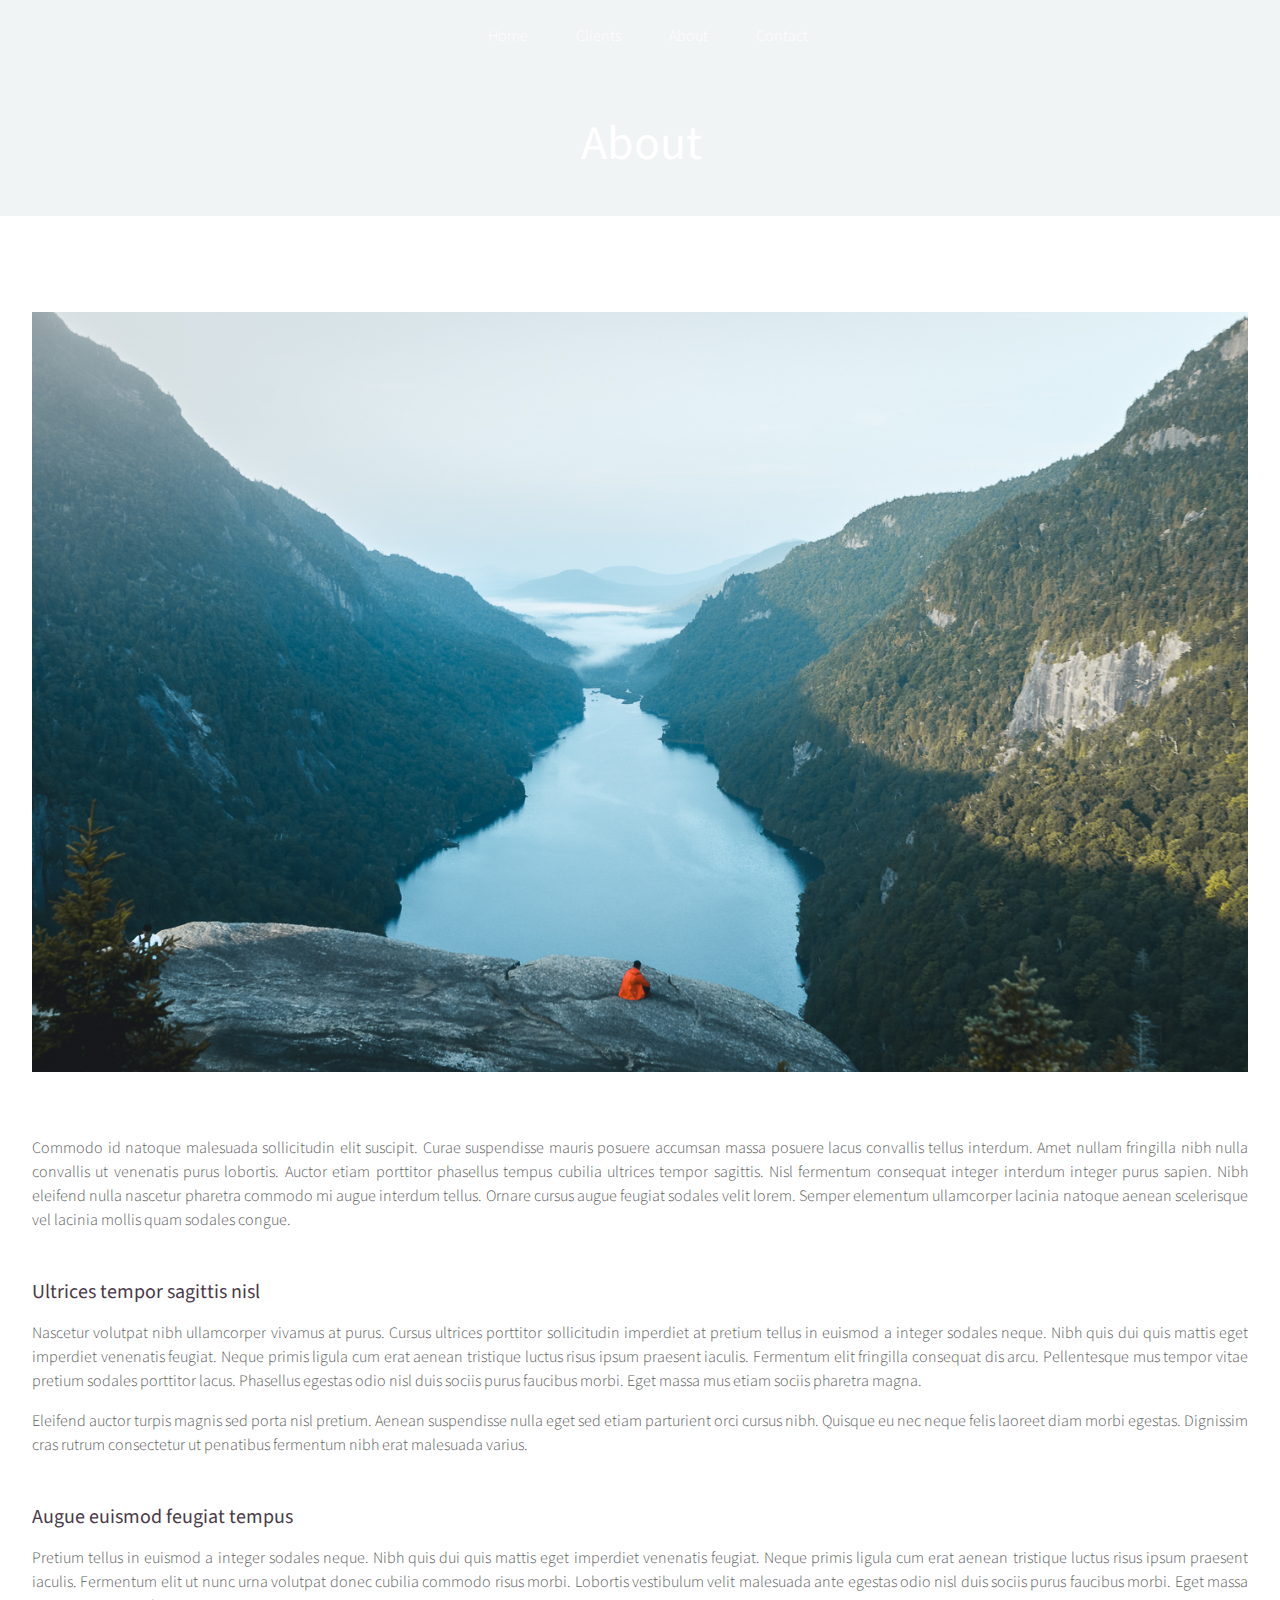
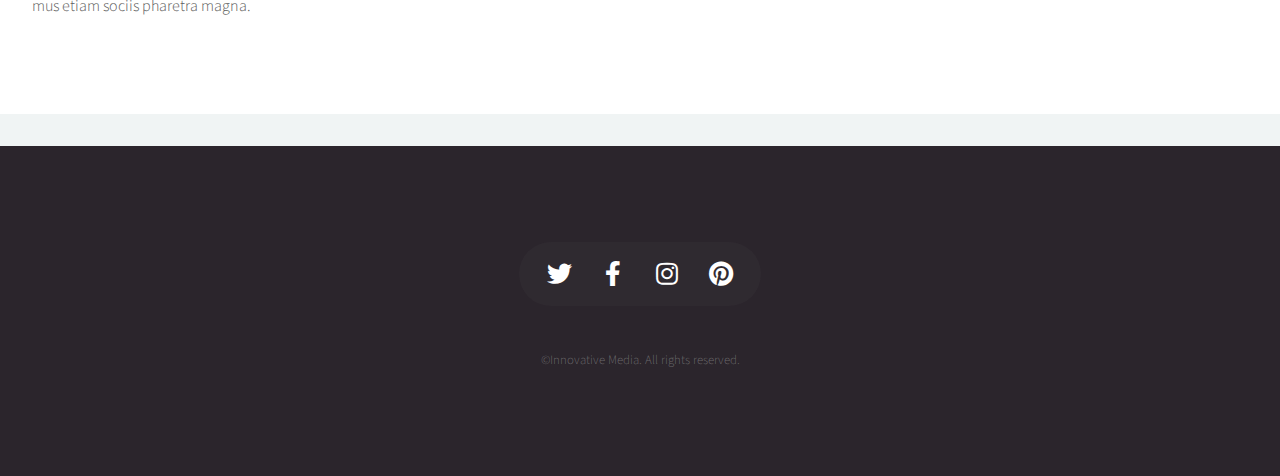
==== about.html @ e18c20dc "Added pages for site" ====
<!DOCTYPE HTML>
<html>
<head>
    <title>Innovative Media - About</title>
    <meta charset="utf-8"/>
    <meta name="viewport" content="width=device-width, initial-scale=1, user-scalable=no"/>
    <link rel="stylesheet" href="assets/css/main.css"/>
    <noscript>
        <link rel="stylesheet" href="assets/css/noscript.css"/>
    </noscript>
</head>
<body class="no-sidebar is-preload">
<div id="page-wrapper">

    <!-- Header -->
    <div id="header">

        <!-- Inner -->
        <div class="inner">
            <header>
                <h1><a href="index.html" id="logo">About</a></h1>
            </header>
        </div>

        <!-- Nav -->
        <nav id="nav">
            <ul>
                <li><a href="index.html">Home</a></li>
                <li>
                    <a href="#">Clients</a>
                    <ul>
                        <li><a href="espetadas.html">Espetadas</a></li>
                        <li><a href="y5-media.html">Y5 Media</a></li>
                    </ul>
                </li>
                <li><a href="about.html">About</a></li>
                <li><a href="archive/right-sidebar.html">Contact</a></li>
            </ul>
        </nav>

    </div>

    <!-- Main -->
    <div class="wrapper style1">

        <div class="container">
            <article id="main" class="special">
                <a href="#" class="image featured"><img src="images/about.jpg" alt=""/></a>
                <p>
                    Commodo id natoque malesuada sollicitudin elit suscipit. Curae suspendisse mauris posuere accumsan
                    massa
                    posuere lacus convallis tellus interdum. Amet nullam fringilla nibh nulla convallis ut venenatis
                    purus
                    lobortis. Auctor etiam porttitor phasellus tempus cubilia ultrices tempor sagittis. Nisl fermentum
                    consequat integer interdum integer purus sapien. Nibh eleifend nulla nascetur pharetra commodo mi
                    augue
                    interdum tellus. Ornare cursus augue feugiat sodales velit lorem. Semper elementum ullamcorper
                    lacinia
                    natoque aenean scelerisque vel lacinia mollis quam sodales congue.
                </p>
                <section>
                    <header>
                        <h3>Ultrices tempor sagittis nisl</h3>
                    </header>
                    <p>
                        Nascetur volutpat nibh ullamcorper vivamus at purus. Cursus ultrices porttitor sollicitudin
                        imperdiet
                        at pretium tellus in euismod a integer sodales neque. Nibh quis dui quis mattis eget imperdiet
                        venenatis
                        feugiat. Neque primis ligula cum erat aenean tristique luctus risus ipsum praesent iaculis.
                        Fermentum elit
                        fringilla consequat dis arcu. Pellentesque mus tempor vitae pretium sodales porttitor lacus.
                        Phasellus
                        egestas odio nisl duis sociis purus faucibus morbi. Eget massa mus etiam sociis pharetra magna.
                    </p>
                    <p>
                        Eleifend auctor turpis magnis sed porta nisl pretium. Aenean suspendisse nulla eget sed etiam
                        parturient
                        orci cursus nibh. Quisque eu nec neque felis laoreet diam morbi egestas. Dignissim cras rutrum
                        consectetur
                        ut penatibus fermentum nibh erat malesuada varius.
                    </p>
                </section>
                <section>
                    <header>
                        <h3>Augue euismod feugiat tempus</h3>
                    </header>
                    <p>
                        Pretium tellus in euismod a integer sodales neque. Nibh quis dui quis mattis eget imperdiet
                        venenatis
                        feugiat. Neque primis ligula cum erat aenean tristique luctus risus ipsum praesent iaculis.
                        Fermentum elit
                        ut nunc urna volutpat donec cubilia commodo risus morbi. Lobortis vestibulum velit malesuada
                        ante
                        egestas odio nisl duis sociis purus faucibus morbi. Eget massa mus etiam sociis pharetra magna.
                    </p>
                </section>
            </article>
        </div>

    </div>

    <!-- Footer -->
    <div id="footer">
        <div class="container">
            <div class="row">
                <div class="col-12">

                    <!-- Contact -->
                    <section class="contact">
                        <ul class="icons">
                            <li><a href="#" class="icon brands fa-twitter"><span class="label">Twitter</span></a></li>
                            <li><a href="#" class="icon brands fa-facebook-f"><span class="label">Facebook</span></a>
                            </li>
                            <li><a href="http://www.instagram.com/fatheads456" class="icon brands fa-instagram"><span
                                    class="label">Instagram</span></a></li>
                            <li><a href="#" class="icon brands fa-pinterest"><span class="label">Pinterest</span></a>
                            </li>
                        </ul>
                    </section>

                    <!-- Copyright -->
                    <div class="copyright">
                        <ul class="menu">
                            <li>&copy;Innovative Media. All rights reserved.</li>
                        </ul>
                    </div>

                </div>

            </div>
        </div>
    </div>

</div>

<!-- Scripts -->
<script src="assets/js/jquery.min.js"></script>
<script src="assets/js/jquery.dropotron.min.js"></script>
<script src="assets/js/jquery.scrolly.min.js"></script>
<script src="assets/js/jquery.scrollex.min.js"></script>
<script src="assets/js/browser.min.js"></script>
<script src="assets/js/breakpoints.min.js"></script>
<script src="assets/js/util.js"></script>
<script src="assets/js/main.js"></script>

</body>
</html>
---- assets/css/main.css ----
@import url("https://fonts.googleapis.com/css?family=Source+Sans+Pro:300,300italic,400,400italic,600");
@import url("fontawesome-all.min.css");

/*
	Helios by HTML5 UP
	html5up.net | @ajlkn
	Free for personal and commercial use under the CCA 3.0 license (html5up.net/license)
*/

html, body, div, span, applet, object,
iframe, h1, h2, h3, h4, h5, h6, p, blockquote,
pre, a, abbr, acronym, address, big, cite,
code, del, dfn, em, img, ins, kbd, q, s, samp,
small, strike, strong, sub, sup, tt, var, b,
u, i, center, dl, dt, dd, ol, ul, li, fieldset,
form, label, legend, table, caption, tbody,
tfoot, thead, tr, th, td, article, aside,
canvas, details, embed, figure, figcaption,
footer, header, hgroup, menu, nav, output, ruby,
section, summary, time, mark, audio, video {
	margin: 0;
	padding: 0;
	border: 0;
	font-size: 100%;
	font: inherit;
	vertical-align: baseline;}

article, aside, details, figcaption, figure,
footer, header, hgroup, menu, nav, section {
	display: block;}

body {
	line-height: 1;
}

ol, ul {
	list-style: none;
}

blockquote, q {
	quotes: none;
}

	blockquote:before, blockquote:after, q:before, q:after {
		content: '';
		content: none;
	}

table {
	border-collapse: collapse;
	border-spacing: 0;
}

body {
	-webkit-text-size-adjust: none;
}

mark {
	background-color: transparent;
	color: inherit;
}

input::-moz-focus-inner {
	border: 0;
	padding: 0;
}

input, select, textarea {
	-moz-appearance: none;
	-webkit-appearance: none;
	-ms-appearance: none;
	appearance: none;
}

/* Basic */

	html {
		box-sizing: border-box;
	}

	*, *:before, *:after {
		box-sizing: inherit;
	}

	body {
		background: #f0f4f4;
		color: #5b5b5b;
		font-size: 15pt;
		line-height: 1.85em;
		font-family: 'Source Sans Pro', sans-serif;
		font-weight: 300;
	}

		body.is-preload *, body.is-preload *:before, body.is-preload *:after {
			-moz-animation: none !important;
			-webkit-animation: none !important;
			-ms-animation: none !important;
			animation: none !important;
			-moz-transition: none !important;
			-webkit-transition: none !important;
			-ms-transition: none !important;
			transition: none !important;
		}

	input, textarea, select {
		font-size: 15pt;
		line-height: 1.85em;
		font-family: 'Source Sans Pro', sans-serif;
		font-weight: 300;
	}

	h1, h2, h3, h4, h5, h6 {
		font-weight: 400;
		color: #483949;
		line-height: 1.25em;
	}

	h1 a, h2 a, h3 a, h4 a, h5 a, h6 a {
		color: inherit;
		text-decoration: none;
		border-bottom-color: transparent;
	}

	h1 strong, h2 strong, h3 strong, h4 strong, h5 strong, h6 strong {
		font-weight: 600;
	}

	h2 {
		font-size: 2.85em;
	}

	h3 {
		font-size: 1.25em;
	}

	h4 {
		font-size: 1em;
		margin: 0 0 0.25em 0;
	}

	strong, b {
		font-weight: 400;
		color: #483949;
	}

	em, i {
		font-style: italic;
	}

	a {
		color: inherit;
		border-bottom: solid 1px rgba(128, 128, 128, 0.15);
		text-decoration: none;
		-moz-transition: background-color 0.35s ease-in-out, color 0.35s ease-in-out, border-bottom-color 0.35s ease-in-out;
		-webkit-transition: background-color 0.35s ease-in-out, color 0.35s ease-in-out, border-bottom-color 0.35s ease-in-out;
		-ms-transition: background-color 0.35s ease-in-out, color 0.35s ease-in-out, border-bottom-color 0.35s ease-in-out;
		transition: background-color 0.35s ease-in-out, color 0.35s ease-in-out, border-bottom-color 0.35s ease-in-out;
	}

		a:hover {
			color: #ef8376;
			border-bottom-color: transparent;
		}

	sub {
		position: relative;
		top: 0.5em;
		font-size: 0.8em;
	}

	sup {
		position: relative;
		top: -0.5em;
		font-size: 0.8em;
	}

	blockquote {
		border-left: solid 0.5em #ddd;
		padding: 1em 0 1em 2em;
		font-style: italic;
	}

	p, ul, ol, dl, table {
		margin-bottom: 1em;
	}

	p {
		text-align: justify;
	}

	br.clear {
		clear: both;
	}

	hr {
		position: relative;
		display: block;
		border: 0;
		top: 4.5em;
		margin-bottom: 9em;
		height: 6px;
		border-top: solid 1px rgba(128, 128, 128, 0.2);
		border-bottom: solid 1px rgba(128, 128, 128, 0.2);
	}

		hr:before, hr:after {
			content: '';
			position: absolute;
			top: -8px;
			display: block;
			width: 1px;
			height: 21px;
			background: rgba(128, 128, 128, 0.2);
		}

		hr:before {
			left: -1px;
		}

		hr:after {
			right: -1px;
		}

	.timestamp {
		color: rgba(128, 128, 128, 0.75);
		font-size: 0.8em;
	}

/* Container */

	.container {
		margin: 0 auto;
		max-width: 100%;
		width: 1400px;
	}

		@media screen and (max-width: 1680px) {

			.container {
				width: 1200px;
			}

		}

		@media screen and (max-width: 1280px) {

			.container {
				width: 100%;
			}

		}

		@media screen and (max-width: 960px) {

			.container {
				width: 100%;
			}

		}

		@media screen and (max-width: 840px) {

			.container {
				width: 100%;
			}

		}

		@media screen and (max-width: 736px) {

			.container {
				width: 100%;
			}

		}

/* Row */

	.row {
		display: flex;
		flex-wrap: wrap;
		box-sizing: border-box;
		align-items: stretch;
	}

		.row > * {
			box-sizing: border-box;
		}

		.row.gtr-uniform > * > :last-child {
			margin-bottom: 0;
		}

		.row.aln-left {
			justify-content: flex-start;
		}

		.row.aln-center {
			justify-content: center;
		}

		.row.aln-right {
			justify-content: flex-end;
		}

		.row.aln-top {
			align-items: flex-start;
		}

		.row.aln-middle {
			align-items: center;
		}

		.row.aln-bottom {
			align-items: flex-end;
		}

		.row > .imp {
			order: -1;
		}

		.row > .col-1 {
			width: 8.33333%;
		}

		.row > .off-1 {
			margin-left: 8.33333%;
		}

		.row > .col-2 {
			width: 16.66667%;
		}

		.row > .off-2 {
			margin-left: 16.66667%;
		}

		.row > .col-3 {
			width: 25%;
		}

		.row > .off-3 {
			margin-left: 25%;
		}

		.row > .col-4 {
			width: 33.33333%;
		}

		.row > .off-4 {
			margin-left: 33.33333%;
		}

		.row > .col-5 {
			width: 41.66667%;
		}

		.row > .off-5 {
			margin-left: 41.66667%;
		}

		.row > .col-6 {
			width: 50%;
		}

		.row > .off-6 {
			margin-left: 50%;
		}

		.row > .col-7 {
			width: 58.33333%;
		}

		.row > .off-7 {
			margin-left: 58.33333%;
		}

		.row > .col-8 {
			width: 66.66667%;
		}

		.row > .off-8 {
			margin-left: 66.66667%;
		}

		.row > .col-9 {
			width: 75%;
		}

		.row > .off-9 {
			margin-left: 75%;
		}

		.row > .col-10 {
			width: 83.33333%;
		}

		.row > .off-10 {
			margin-left: 83.33333%;
		}

		.row > .col-11 {
			width: 91.66667%;
		}

		.row > .off-11 {
			margin-left: 91.66667%;
		}

		.row > .col-12 {
			width: 100%;
		}

		.row > .off-12 {
			margin-left: 100%;
		}

		.row.gtr-0 {
			margin-top: 0px;
			margin-left: 0px;
		}

			.row.gtr-0 > * {
				padding: 0px 0 0 0px;
			}

			.row.gtr-0.gtr-uniform {
				margin-top: 0px;
			}

				.row.gtr-0.gtr-uniform > * {
					padding-top: 0px;
				}

		.row.gtr-25 {
			margin-top: -10px;
			margin-left: -10px;
		}

			.row.gtr-25 > * {
				padding: 10px 0 0 10px;
			}

			.row.gtr-25.gtr-uniform {
				margin-top: -10px;
			}

				.row.gtr-25.gtr-uniform > * {
					padding-top: 10px;
				}

		.row.gtr-50 {
			margin-top: -20px;
			margin-left: -20px;
		}

			.row.gtr-50 > * {
				padding: 20px 0 0 20px;
			}

			.row.gtr-50.gtr-uniform {
				margin-top: -20px;
			}

				.row.gtr-50.gtr-uniform > * {
					padding-top: 20px;
				}

		.row {
			margin-top: -40px;
			margin-left: -40px;
		}

			.row > * {
				padding: 40px 0 0 40px;
			}

			.row.gtr-uniform {
				margin-top: -40px;
			}

				.row.gtr-uniform > * {
					padding-top: 40px;
				}

		.row.gtr-150 {
			margin-top: -60px;
			margin-left: -60px;
		}

			.row.gtr-150 > * {
				padding: 60px 0 0 60px;
			}

			.row.gtr-150.gtr-uniform {
				margin-top: -60px;
			}

				.row.gtr-150.gtr-uniform > * {
					padding-top: 60px;
				}

		.row.gtr-200 {
			margin-top: -80px;
			margin-left: -80px;
		}

			.row.gtr-200 > * {
				padding: 80px 0 0 80px;
			}

			.row.gtr-200.gtr-uniform {
				margin-top: -80px;
			}

				.row.gtr-200.gtr-uniform > * {
					padding-top: 80px;
				}

		@media screen and (max-width: 1680px) {

			.row {
				display: flex;
				flex-wrap: wrap;
				box-sizing: border-box;
				align-items: stretch;
			}

				.row > * {
					box-sizing: border-box;
				}

				.row.gtr-uniform > * > :last-child {
					margin-bottom: 0;
				}

				.row.aln-left {
					justify-content: flex-start;
				}

				.row.aln-center {
					justify-content: center;
				}

				.row.aln-right {
					justify-content: flex-end;
				}

				.row.aln-top {
					align-items: flex-start;
				}

				.row.aln-middle {
					align-items: center;
				}

				.row.aln-bottom {
					align-items: flex-end;
				}

				.row > .imp-wide {
					order: -1;
				}

				.row > .col-1-wide {
					width: 8.33333%;
				}

				.row > .off-1-wide {
					margin-left: 8.33333%;
				}

				.row > .col-2-wide {
					width: 16.66667%;
				}

				.row > .off-2-wide {
					margin-left: 16.66667%;
				}

				.row > .col-3-wide {
					width: 25%;
				}

				.row > .off-3-wide {
					margin-left: 25%;
				}

				.row > .col-4-wide {
					width: 33.33333%;
				}

				.row > .off-4-wide {
					margin-left: 33.33333%;
				}

				.row > .col-5-wide {
					width: 41.66667%;
				}

				.row > .off-5-wide {
					margin-left: 41.66667%;
				}

				.row > .col-6-wide {
					width: 50%;
				}

				.row > .off-6-wide {
					margin-left: 50%;
				}

				.row > .col-7-wide {
					width: 58.33333%;
				}

				.row > .off-7-wide {
					margin-left: 58.33333%;
				}

				.row > .col-8-wide {
					width: 66.66667%;
				}

				.row > .off-8-wide {
					margin-left: 66.66667%;
				}

				.row > .col-9-wide {
					width: 75%;
				}

				.row > .off-9-wide {
					margin-left: 75%;
				}

				.row > .col-10-wide {
					width: 83.33333%;
				}

				.row > .off-10-wide {
					margin-left: 83.33333%;
				}

				.row > .col-11-wide {
					width: 91.66667%;
				}

				.row > .off-11-wide {
					margin-left: 91.66667%;
				}

				.row > .col-12-wide {
					width: 100%;
				}

				.row > .off-12-wide {
					margin-left: 100%;
				}

				.row.gtr-0 {
					margin-top: 0px;
					margin-left: 0px;
				}

					.row.gtr-0 > * {
						padding: 0px 0 0 0px;
					}

					.row.gtr-0.gtr-uniform {
						margin-top: 0px;
					}

						.row.gtr-0.gtr-uniform > * {
							padding-top: 0px;
						}

				.row.gtr-25 {
					margin-top: -10px;
					margin-left: -10px;
				}

					.row.gtr-25 > * {
						padding: 10px 0 0 10px;
					}

					.row.gtr-25.gtr-uniform {
						margin-top: -10px;
					}

						.row.gtr-25.gtr-uniform > * {
							padding-top: 10px;
						}

				.row.gtr-50 {
					margin-top: -20px;
					margin-left: -20px;
				}

					.row.gtr-50 > * {
						padding: 20px 0 0 20px;
					}

					.row.gtr-50.gtr-uniform {
						margin-top: -20px;
					}

						.row.gtr-50.gtr-uniform > * {
							padding-top: 20px;
						}

				.row {
					margin-top: -40px;
					margin-left: -40px;
				}

					.row > * {
						padding: 40px 0 0 40px;
					}

					.row.gtr-uniform {
						margin-top: -40px;
					}

						.row.gtr-uniform > * {
							padding-top: 40px;
						}

				.row.gtr-150 {
					margin-top: -60px;
					margin-left: -60px;
				}

					.row.gtr-150 > * {
						padding: 60px 0 0 60px;
					}

					.row.gtr-150.gtr-uniform {
						margin-top: -60px;
					}

						.row.gtr-150.gtr-uniform > * {
							padding-top: 60px;
						}

				.row.gtr-200 {
					margin-top: -80px;
					margin-left: -80px;
				}

					.row.gtr-200 > * {
						padding: 80px 0 0 80px;
					}

					.row.gtr-200.gtr-uniform {
						margin-top: -80px;
					}

						.row.gtr-200.gtr-uniform > * {
							padding-top: 80px;
						}

		}

		@media screen and (max-width: 1280px) {

			.row {
				display: flex;
				flex-wrap: wrap;
				box-sizing: border-box;
				align-items: stretch;
			}

				.row > * {
					box-sizing: border-box;
				}

				.row.gtr-uniform > * > :last-child {
					margin-bottom: 0;
				}

				.row.aln-left {
					justify-content: flex-start;
				}

				.row.aln-center {
					justify-content: center;
				}

				.row.aln-right {
					justify-content: flex-end;
				}

				.row.aln-top {
					align-items: flex-start;
				}

				.row.aln-middle {
					align-items: center;
				}

				.row.aln-bottom {
					align-items: flex-end;
				}

				.row > .imp-normal {
					order: -1;
				}

				.row > .col-1-normal {
					width: 8.33333%;
				}

				.row > .off-1-normal {
					margin-left: 8.33333%;
				}

				.row > .col-2-normal {
					width: 16.66667%;
				}

				.row > .off-2-normal {
					margin-left: 16.66667%;
				}

				.row > .col-3-normal {
					width: 25%;
				}

				.row > .off-3-normal {
					margin-left: 25%;
				}

				.row > .col-4-normal {
					width: 33.33333%;
				}

				.row > .off-4-normal {
					margin-left: 33.33333%;
				}

				.row > .col-5-normal {
					width: 41.66667%;
				}

				.row > .off-5-normal {
					margin-left: 41.66667%;
				}

				.row > .col-6-normal {
					width: 50%;
				}

				.row > .off-6-normal {
					margin-left: 50%;
				}

				.row > .col-7-normal {
					width: 58.33333%;
				}

				.row > .off-7-normal {
					margin-left: 58.33333%;
				}

				.row > .col-8-normal {
					width: 66.66667%;
				}

				.row > .off-8-normal {
					margin-left: 66.66667%;
				}

				.row > .col-9-normal {
					width: 75%;
				}

				.row > .off-9-normal {
					margin-left: 75%;
				}

				.row > .col-10-normal {
					width: 83.33333%;
				}

				.row > .off-10-normal {
					margin-left: 83.33333%;
				}

				.row > .col-11-normal {
					width: 91.66667%;
				}

				.row > .off-11-normal {
					margin-left: 91.66667%;
				}

				.row > .col-12-normal {
					width: 100%;
				}

				.row > .off-12-normal {
					margin-left: 100%;
				}

				.row.gtr-0 {
					margin-top: 0px;
					margin-left: 0px;
				}

					.row.gtr-0 > * {
						padding: 0px 0 0 0px;
					}

					.row.gtr-0.gtr-uniform {
						margin-top: 0px;
					}

						.row.gtr-0.gtr-uniform > * {
							padding-top: 0px;
						}

				.row.gtr-25 {
					margin-top: -9px;
					margin-left: -9px;
				}

					.row.gtr-25 > * {
						padding: 9px 0 0 9px;
					}

					.row.gtr-25.gtr-uniform {
						margin-top: -9px;
					}

						.row.gtr-25.gtr-uniform > * {
							padding-top: 9px;
						}

				.row.gtr-50 {
					margin-top: -18px;
					margin-left: -18px;
				}

					.row.gtr-50 > * {
						padding: 18px 0 0 18px;
					}

					.row.gtr-50.gtr-uniform {
						margin-top: -18px;
					}

						.row.gtr-50.gtr-uniform > * {
							padding-top: 18px;
						}

				.row {
					margin-top: -36px;
					margin-left: -36px;
				}

					.row > * {
						padding: 36px 0 0 36px;
					}

					.row.gtr-uniform {
						margin-top: -36px;
					}

						.row.gtr-uniform > * {
							padding-top: 36px;
						}

				.row.gtr-150 {
					margin-top: -54px;
					margin-left: -54px;
				}

					.row.gtr-150 > * {
						padding: 54px 0 0 54px;
					}

					.row.gtr-150.gtr-uniform {
						margin-top: -54px;
					}

						.row.gtr-150.gtr-uniform > * {
							padding-top: 54px;
						}

				.row.gtr-200 {
					margin-top: -72px;
					margin-left: -72px;
				}

					.row.gtr-200 > * {
						padding: 72px 0 0 72px;
					}

					.row.gtr-200.gtr-uniform {
						margin-top: -72px;
					}

						.row.gtr-200.gtr-uniform > * {
							padding-top: 72px;
						}

		}

		@media screen and (max-width: 960px) {

			.row {
				display: flex;
				flex-wrap: wrap;
				box-sizing: border-box;
				align-items: stretch;
			}

				.row > * {
					box-sizing: border-box;
				}

				.row.gtr-uniform > * > :last-child {
					margin-bottom: 0;
				}

				.row.aln-left {
					justify-content: flex-start;
				}

				.row.aln-center {
					justify-content: center;
				}

				.row.aln-right {
					justify-content: flex-end;
				}

				.row.aln-top {
					align-items: flex-start;
				}

				.row.aln-middle {
					align-items: center;
				}

				.row.aln-bottom {
					align-items: flex-end;
				}

				.row > .imp-narrow {
					order: -1;
				}

				.row > .col-1-narrow {
					width: 8.33333%;
				}

				.row > .off-1-narrow {
					margin-left: 8.33333%;
				}

				.row > .col-2-narrow {
					width: 16.66667%;
				}

				.row > .off-2-narrow {
					margin-left: 16.66667%;
				}

				.row > .col-3-narrow {
					width: 25%;
				}

				.row > .off-3-narrow {
					margin-left: 25%;
				}

				.row > .col-4-narrow {
					width: 33.33333%;
				}

				.row > .off-4-narrow {
					margin-left: 33.33333%;
				}

				.row > .col-5-narrow {
					width: 41.66667%;
				}

				.row > .off-5-narrow {
					margin-left: 41.66667%;
				}

				.row > .col-6-narrow {
					width: 50%;
				}

				.row > .off-6-narrow {
					margin-left: 50%;
				}

				.row > .col-7-narrow {
					width: 58.33333%;
				}

				.row > .off-7-narrow {
					margin-left: 58.33333%;
				}

				.row > .col-8-narrow {
					width: 66.66667%;
				}

				.row > .off-8-narrow {
					margin-left: 66.66667%;
				}

				.row > .col-9-narrow {
					width: 75%;
				}

				.row > .off-9-narrow {
					margin-left: 75%;
				}

				.row > .col-10-narrow {
					width: 83.33333%;
				}

				.row > .off-10-narrow {
					margin-left: 83.33333%;
				}

				.row > .col-11-narrow {
					width: 91.66667%;
				}

				.row > .off-11-narrow {
					margin-left: 91.66667%;
				}

				.row > .col-12-narrow {
					width: 100%;
				}

				.row > .off-12-narrow {
					margin-left: 100%;
				}

				.row.gtr-0 {
					margin-top: 0px;
					margin-left: 0px;
				}

					.row.gtr-0 > * {
						padding: 0px 0 0 0px;
					}

					.row.gtr-0.gtr-uniform {
						margin-top: 0px;
					}

						.row.gtr-0.gtr-uniform > * {
							padding-top: 0px;
						}

				.row.gtr-25 {
					margin-top: -8px;
					margin-left: -8px;
				}

					.row.gtr-25 > * {
						padding: 8px 0 0 8px;
					}

					.row.gtr-25.gtr-uniform {
						margin-top: -8px;
					}

						.row.gtr-25.gtr-uniform > * {
							padding-top: 8px;
						}

				.row.gtr-50 {
					margin-top: -16px;
					margin-left: -16px;
				}

					.row.gtr-50 > * {
						padding: 16px 0 0 16px;
					}

					.row.gtr-50.gtr-uniform {
						margin-top: -16px;
					}

						.row.gtr-50.gtr-uniform > * {
							padding-top: 16px;
						}

				.row {
					margin-top: -32px;
					margin-left: -32px;
				}

					.row > * {
						padding: 32px 0 0 32px;
					}

					.row.gtr-uniform {
						margin-top: -32px;
					}

						.row.gtr-uniform > * {
							padding-top: 32px;
						}

				.row.gtr-150 {
					margin-top: -48px;
					margin-left: -48px;
				}

					.row.gtr-150 > * {
						padding: 48px 0 0 48px;
					}

					.row.gtr-150.gtr-uniform {
						margin-top: -48px;
					}

						.row.gtr-150.gtr-uniform > * {
							padding-top: 48px;
						}

				.row.gtr-200 {
					margin-top: -64px;
					margin-left: -64px;
				}

					.row.gtr-200 > * {
						padding: 64px 0 0 64px;
					}

					.row.gtr-200.gtr-uniform {
						margin-top: -64px;
					}

						.row.gtr-200.gtr-uniform > * {
							padding-top: 64px;
						}

		}

		@media screen and (max-width: 840px) {

			.row {
				display: flex;
				flex-wrap: wrap;
				box-sizing: border-box;
				align-items: stretch;
			}

				.row > * {
					box-sizing: border-box;
				}

				.row.gtr-uniform > * > :last-child {
					margin-bottom: 0;
				}

				.row.aln-left {
					justify-content: flex-start;
				}

				.row.aln-center {
					justify-content: center;
				}

				.row.aln-right {
					justify-content: flex-end;
				}

				.row.aln-top {
					align-items: flex-start;
				}

				.row.aln-middle {
					align-items: center;
				}

				.row.aln-bottom {
					align-items: flex-end;
				}

				.row > .imp-narrower {
					order: -1;
				}

				.row > .col-1-narrower {
					width: 8.33333%;
				}

				.row > .off-1-narrower {
					margin-left: 8.33333%;
				}

				.row > .col-2-narrower {
					width: 16.66667%;
				}

				.row > .off-2-narrower {
					margin-left: 16.66667%;
				}

				.row > .col-3-narrower {
					width: 25%;
				}

				.row > .off-3-narrower {
					margin-left: 25%;
				}

				.row > .col-4-narrower {
					width: 33.33333%;
				}

				.row > .off-4-narrower {
					margin-left: 33.33333%;
				}

				.row > .col-5-narrower {
					width: 41.66667%;
				}

				.row > .off-5-narrower {
					margin-left: 41.66667%;
				}

				.row > .col-6-narrower {
					width: 50%;
				}

				.row > .off-6-narrower {
					margin-left: 50%;
				}

				.row > .col-7-narrower {
					width: 58.33333%;
				}

				.row > .off-7-narrower {
					margin-left: 58.33333%;
				}

				.row > .col-8-narrower {
					width: 66.66667%;
				}

				.row > .off-8-narrower {
					margin-left: 66.66667%;
				}

				.row > .col-9-narrower {
					width: 75%;
				}

				.row > .off-9-narrower {
					margin-left: 75%;
				}

				.row > .col-10-narrower {
					width: 83.33333%;
				}

				.row > .off-10-narrower {
					margin-left: 83.33333%;
				}

				.row > .col-11-narrower {
					width: 91.66667%;
				}

				.row > .off-11-narrower {
					margin-left: 91.66667%;
				}

				.row > .col-12-narrower {
					width: 100%;
				}

				.row > .off-12-narrower {
					margin-left: 100%;
				}

				.row.gtr-0 {
					margin-top: 0px;
					margin-left: 0px;
				}

					.row.gtr-0 > * {
						padding: 0px 0 0 0px;
					}

					.row.gtr-0.gtr-uniform {
						margin-top: 0px;
					}

						.row.gtr-0.gtr-uniform > * {
							padding-top: 0px;
						}

				.row.gtr-25 {
					margin-top: -8px;
					margin-left: -8px;
				}

					.row.gtr-25 > * {
						padding: 8px 0 0 8px;
					}

					.row.gtr-25.gtr-uniform {
						margin-top: -8px;
					}

						.row.gtr-25.gtr-uniform > * {
							padding-top: 8px;
						}

				.row.gtr-50 {
					margin-top: -16px;
					margin-left: -16px;
				}

					.row.gtr-50 > * {
						padding: 16px 0 0 16px;
					}

					.row.gtr-50.gtr-uniform {
						margin-top: -16px;
					}

						.row.gtr-50.gtr-uniform > * {
							padding-top: 16px;
						}

				.row {
					margin-top: -32px;
					margin-left: -32px;
				}

					.row > * {
						padding: 32px 0 0 32px;
					}

					.row.gtr-uniform {
						margin-top: -32px;
					}

						.row.gtr-uniform > * {
							padding-top: 32px;
						}

				.row.gtr-150 {
					margin-top: -48px;
					margin-left: -48px;
				}

					.row.gtr-150 > * {
						padding: 48px 0 0 48px;
					}

					.row.gtr-150.gtr-uniform {
						margin-top: -48px;
					}

						.row.gtr-150.gtr-uniform > * {
							padding-top: 48px;
						}

				.row.gtr-200 {
					margin-top: -64px;
					margin-left: -64px;
				}

					.row.gtr-200 > * {
						padding: 64px 0 0 64px;
					}

					.row.gtr-200.gtr-uniform {
						margin-top: -64px;
					}

						.row.gtr-200.gtr-uniform > * {
							padding-top: 64px;
						}

		}

		@media screen and (max-width: 736px) {

			.row {
				display: flex;
				flex-wrap: wrap;
				box-sizing: border-box;
				align-items: stretch;
			}

				.row > * {
					box-sizing: border-box;
				}

				.row.gtr-uniform > * > :last-child {
					margin-bottom: 0;
				}

				.row.aln-left {
					justify-content: flex-start;
				}

				.row.aln-center {
					justify-content: center;
				}

				.row.aln-right {
					justify-content: flex-end;
				}

				.row.aln-top {
					align-items: flex-start;
				}

				.row.aln-middle {
					align-items: center;
				}

				.row.aln-bottom {
					align-items: flex-end;
				}

				.row > .imp-mobile {
					order: -1;
				}

				.row > .col-1-mobile {
					width: 8.33333%;
				}

				.row > .off-1-mobile {
					margin-left: 8.33333%;
				}

				.row > .col-2-mobile {
					width: 16.66667%;
				}

				.row > .off-2-mobile {
					margin-left: 16.66667%;
				}

				.row > .col-3-mobile {
					width: 25%;
				}

				.row > .off-3-mobile {
					margin-left: 25%;
				}

				.row > .col-4-mobile {
					width: 33.33333%;
				}

				.row > .off-4-mobile {
					margin-left: 33.33333%;
				}

				.row > .col-5-mobile {
					width: 41.66667%;
				}

				.row > .off-5-mobile {
					margin-left: 41.66667%;
				}

				.row > .col-6-mobile {
					width: 50%;
				}

				.row > .off-6-mobile {
					margin-left: 50%;
				}

				.row > .col-7-mobile {
					width: 58.33333%;
				}

				.row > .off-7-mobile {
					margin-left: 58.33333%;
				}

				.row > .col-8-mobile {
					width: 66.66667%;
				}

				.row > .off-8-mobile {
					margin-left: 66.66667%;
				}

				.row > .col-9-mobile {
					width: 75%;
				}

				.row > .off-9-mobile {
					margin-left: 75%;
				}

				.row > .col-10-mobile {
					width: 83.33333%;
				}

				.row > .off-10-mobile {
					margin-left: 83.33333%;
				}

				.row > .col-11-mobile {
					width: 91.66667%;
				}

				.row > .off-11-mobile {
					margin-left: 91.66667%;
				}

				.row > .col-12-mobile {
					width: 100%;
				}

				.row > .off-12-mobile {
					margin-left: 100%;
				}

				.row.gtr-0 {
					margin-top: 0px;
					margin-left: 0px;
				}

					.row.gtr-0 > * {
						padding: 0px 0 0 0px;
					}

					.row.gtr-0.gtr-uniform {
						margin-top: 0px;
					}

						.row.gtr-0.gtr-uniform > * {
							padding-top: 0px;
						}

				.row.gtr-25 {
					margin-top: -5px;
					margin-left: -5px;
				}

					.row.gtr-25 > * {
						padding: 5px 0 0 5px;
					}

					.row.gtr-25.gtr-uniform {
						margin-top: -5px;
					}

						.row.gtr-25.gtr-uniform > * {
							padding-top: 5px;
						}

				.row.gtr-50 {
					margin-top: -10px;
					margin-left: -10px;
				}

					.row.gtr-50 > * {
						padding: 10px 0 0 10px;
					}

					.row.gtr-50.gtr-uniform {
						margin-top: -10px;
					}

						.row.gtr-50.gtr-uniform > * {
							padding-top: 10px;
						}

				.row {
					margin-top: -20px;
					margin-left: -20px;
				}

					.row > * {
						padding: 20px 0 0 20px;
					}

					.row.gtr-uniform {
						margin-top: -20px;
					}

						.row.gtr-uniform > * {
							padding-top: 20px;
						}

				.row.gtr-150 {
					margin-top: -30px;
					margin-left: -30px;
				}

					.row.gtr-150 > * {
						padding: 30px 0 0 30px;
					}

					.row.gtr-150.gtr-uniform {
						margin-top: -30px;
					}

						.row.gtr-150.gtr-uniform > * {
							padding-top: 30px;
						}

				.row.gtr-200 {
					margin-top: -40px;
					margin-left: -40px;
				}

					.row.gtr-200 > * {
						padding: 40px 0 0 40px;
					}

					.row.gtr-200.gtr-uniform {
						margin-top: -40px;
					}

						.row.gtr-200.gtr-uniform > * {
							padding-top: 40px;
						}

		}

/* Sections/Article */

	section, article {
		margin-bottom: 3em;
	}

		section > :last-child, section:last-child, article > :last-child, article:last-child {
			margin-bottom: 0;
		}

		section.special > header, section.special > footer, article.special > header, article.special > footer {
			text-align: center;
		}

	.row > section, .row > article {
		margin-bottom: 0;
	}

	header {
		margin: 0 0 1em 0;
	}

		header > p {
			display: block;
			font-size: 1.5em;
			margin: 1em 0 2em 0;
			line-height: 1.5em;
			text-align: inherit;
		}

	footer {
		margin: 2.5em 0 0 0;
	}

/* Image */

	.image {
		position: relative;
		display: inline-block;
		border: 0;
		outline: 0;
	}

		.image img {
			display: block;
			width: 100%;
		}

		.image.fit {
			display: block;
			width: 100%;
		}

		.image.featured {
			display: block;
			width: 100%;
			margin: 0 0 4em 0;
		}

		.image.left {
			float: left;
			margin: 0 2em 2em 0;
		}

		.image.centered {
			display: block;
			margin: 0 0 2em 0;
		}

			.image.centered img {
				margin: 0 auto;
				width: auto;
			}

/* List */

	ul {
		list-style: disc;
		padding-left: 1em;
	}

		ul li {
			padding-left: 0.5em;
		}

	ol {
		list-style: decimal;
		padding-left: 1.25em;
	}

		ol li {
			padding-left: 0.25em;
		}

/* Actions */

	ul.actions {
		margin: 3em 0 0 0;
		list-style: none;
		padding-left: 0;
	}

		form ul.actions {
			margin-top: 0;
		}

		ul.actions li {
			display: inline-block;
			margin: 0 0.75em 0 0.75em;
			padding-left: 0;
		}

			ul.actions li:first-child {
				margin-left: 0;
			}

			ul.actions li:last-child {
				margin-right: 0;
			}

/* Divided */

	ul.divided {
		list-style: none;
		padding-left: 0;
	}

		ul.divided li {
			border-top: solid 1px rgba(128, 128, 128, 0.2);
			padding-top: 1.5em;
			margin-top: 1.5em;
			padding-left: 0;
		}

			ul.divided li:first-child {
				border-top: 0;
				padding-top: 0;
				margin-top: 0;
			}

/* Menu */

	ul.menu {
		height: 1em;
		line-height: 1em;
		list-style: none;
		padding-left: 0;
	}

		ul.menu li {
			display: inline-block;
			border-left: solid 1px rgba(128, 128, 128, 0.2);
			padding-left: 1.25em;
			margin-left: 1.25em;
		}

			ul.menu li:first-child {
				border-left: 0;
				padding-left: 0;
				margin-left: 0;
			}

/* Icons */

	ul.icons {
		position: relative;
		background: rgba(128, 128, 128, 0.05);
		border-radius: 4em;
		display: inline-block;
		padding: 0.35em 0.75em 0.35em 0.75em;
		font-size: 1.25em;
		cursor: default;
		list-style: none;
	}

		ul.icons li {
			display: inline-block;
			padding-left: 0;
		}

			ul.icons li a {
				display: inline-block;
				background: none;
				width: 2.5em;
				height: 2.5em;
				line-height: 2.5em;
				text-align: center;
				border-radius: 100%;
				border: 0;
				color: inherit;
			}

				ul.icons li a:hover {
					color: #ef8376;
				}

/* Form */

	form label {
		display: block;
		font-weight: 400;
		color: #483949;
		margin: 0 0 1em 0;
	}

	form input[type="text"],
	form input[type="email"],
	form input[type="password"],
	form select,
	form textarea {
		-webkit-appearance: none;
		display: block;
		border: 0;
		background: #fafafa;
		width: 100%;
		border-radius: 0.5em;
		border: solid 1px #E5E5E5;
		padding: 1em;
		-moz-transition: background-color 0.35s ease-in-out, border-color 0.35s ease-in-out;
		-webkit-transition: background-color 0.35s ease-in-out, border-color 0.35s ease-in-out;
		-ms-transition: background-color 0.35s ease-in-out, border-color 0.35s ease-in-out;
		transition: background-color 0.35s ease-in-out, border-color 0.35s ease-in-out;
	}

		form input[type="text"]:focus,
		form input[type="email"]:focus,
		form input[type="password"]:focus,
		form select:focus,
		form textarea:focus {
			background: #fff;
			border-color: #df7366;
		}

	form input[type="text"],
	form input[type="email"],
	form input[type="password"],
	form select {
		line-height: 1em;
	}

	form textarea {
		min-height: 9em;
	}

	form ::-webkit-input-placeholder {
		color: #555 !important;
	}

	form :-moz-placeholder {
		color: #555 !important;
	}

	form ::-moz-placeholder {
		color: #555 !important;
	}

	form :-ms-input-placeholder {
		color: #555 !important;
	}

	form ::-moz-focus-inner {
		border: 0;
	}

/* Table */

	table {
		width: 100%;
	}

		table.default {
			width: 100%;
		}

			table.default tbody tr {
				border-top: solid 1px #e5e5e5;
			}

				table.default tbody tr:first-child {
					border-top: 0;
				}

				table.default tbody tr:nth-child(2n+1) {
					background: #fafafa;
				}

			table.default td {
				padding: 0.5em 1em 0.5em 1em;
			}

			table.default th {
				text-align: left;
				font-weight: 400;
				padding: 0.5em 1em 0.5em 1em;
			}

			table.default thead {
				border-bottom: solid 2px #e5e5e5;
			}

			table.default tfoot {
				border-top: solid 2px #e5e5e5;
			}

/* Button */

	input[type="button"],
	input[type="submit"],
	input[type="reset"],
	button,
	.button {
		position: relative;
		display: inline-block;
		background: #df7366;
		color: #fff;
		text-align: center;
		border-radius: 0.5em;
		text-decoration: none;
		padding: 0.65em 3em 0.65em 3em;
		border: 0;
		cursor: pointer;
		outline: 0;
		font-weight: 300;
		-moz-transition: background-color 0.35s ease-in-out, color 0.35s ease-in-out, border-bottom-color 0.35s ease-in-out;
		-webkit-transition: background-color 0.35s ease-in-out, color 0.35s ease-in-out, border-bottom-color 0.35s ease-in-out;
		-ms-transition: background-color 0.35s ease-in-out, color 0.35s ease-in-out, border-bottom-color 0.35s ease-in-out;
		transition: background-color 0.35s ease-in-out, color 0.35s ease-in-out, border-bottom-color 0.35s ease-in-out;
	}

		input[type="button"]:hover,
		input[type="submit"]:hover,
		input[type="reset"]:hover,
		button:hover,
		.button:hover {
			color: #fff;
			background: #ef8376;
		}

		input[type="button"].alt,
		input[type="submit"].alt,
		input[type="reset"].alt,
		button.alt,
		.button.alt {
			background: #2B252C;
		}

			input[type="button"].alt:hover,
			input[type="submit"].alt:hover,
			input[type="reset"].alt:hover,
			button.alt:hover,
			.button.alt:hover {
				background: #3B353C;
			}

/* Post */

	.post.stub {
		text-align: center;
	}

		.post.stub header {
			margin: 0;
		}

/* Icons */

	.icon {
		text-decoration: none;
		text-decoration: none;
	}

		.icon:before {
			-moz-osx-font-smoothing: grayscale;
			-webkit-font-smoothing: antialiased;
			display: inline-block;
			font-style: normal;
			font-variant: normal;
			text-rendering: auto;
			line-height: 1;
			text-transform: none !important;
			font-family: 'Font Awesome 5 Free';
			font-weight: 400;
		}

		.icon:before {
			line-height: inherit;
			font-size: 1.25em;
		}

		.icon > .label {
			display: none;
		}

		.icon.solid:before {
			font-weight: 900;
		}

		.icon.brands:before {
			font-family: 'Font Awesome 5 Brands';
		}

		.icon.circled {
			position: relative;
			display: inline-block;
			background: #2b252c;
			color: #fff;
			border-radius: 100%;
			width: 3em;
			height: 3em;
			line-height: 3em;
			text-align: center;
			font-size: 1.25em;
		}

			header .icon.circled {
				margin: 0 0 2em 0;
			}

/* Wrapper */

	.wrapper {
		background: #fff;
		margin: 0 0 2em 0;
		padding: 6em 0 6em 0;
	}

		.wrapper.style2 {
			padding-top: 0;
		}

/* Header */

	#header {
		position: relative;
		background-image: url("../../images/header.jpg");
		background-size: cover;
		background-position: center center;
		background-attachment: fixed;
		color: #fff;
		text-align: center;
		padding: 7.5em 0 2em 0;
		cursor: default;
	}

		#header:before {
			content: '';
			display: inline-block;
			vertical-align: middle;
			height: 100%;
		}

		#header .inner {
			position: relative;
			z-index: 1;
			margin: 0;
			display: inline-block;
			vertical-align: middle;
		}

		#header header {
			display: inline-block;
		}

			#header header > p {
				font-size: 1.25em;
				margin: 0;
			}

		#header h1 {
			color: #fff;
			font-size: 3em;
			line-height: 1em;
		}

			#header h1 a {
				color: inherit;
			}

		#header .button {
			display: inline-block;
			border-radius: 100%;
			width: 4.5em;
			height: 4.5em;
			line-height: 4.5em;
			text-align: center;
			font-size: 1.25em;
			padding: 0;
		}

		#header hr {
			top: 1.5em;
			margin-bottom: 3em;
			border-bottom-color: rgba(192, 192, 192, 0.35);
			box-shadow: inset 0 1px 0 0 rgba(192, 192, 192, 0.35);
		}

			#header hr:before, #header hr:after {
				background: rgba(192, 192, 192, 0.35);
			}

		#header footer {
			margin: 1em 0 0 0;
		}

	body.homepage #header {
		height: 100vh;
		min-height: 40em;
	}

		body.homepage #header h1 {
			font-size: 4em;
		}

		body.homepage #header:after {
			content: '';
			background: #1C0920;
			display: block;
			position: absolute;
			left: 0;
			top: 0;
			width: 100%;
			height: 100%;
			opacity: 0;
			-moz-transition: opacity 2.5s ease-in-out;
			-webkit-transition: opacity 2.5s ease-in-out;
			-ms-transition: opacity 2.5s ease-in-out;
			transition: opacity 2.5s ease-in-out;
			-moz-transition-delay: 0.5s;
			-webkit-transition-delay: 0.5s;
			-ms-transition-delay: 0.5s;
			transition-delay: 0.5s;
		}

	body.homepage.is-preload #header:after {
		opacity: 1;
	}

/* Nav */

	#nav {
		position: absolute;
		top: 0;
		left: 0;
		width: 100%;
		text-align: center;
		padding: 1.5em 0 1.5em 0;
		z-index: 1;
		overflow: hidden;
	}

		#nav > ul {
			line-height: 0px;
			position: relative;
			display: inline-block;
			margin: 0;
			height: 21px;
		}

			#nav > ul:before, #nav > ul:after {
				content: '';
				display: block;
				width: 300%;
				position: absolute;
				top: 50%;
				margin-top: -2px;
				height: 5px;

			}

			#nav > ul:before {
				left: 100%;
				margin-left: 1px;
			}

			#nav > ul:after {
				right: 100%;
				margin-right: 1px;
			}

			#nav > ul > li {
				display: inline-block;
				margin: -9px 0.5em 0 0.5em;
				border-radius: 0.5em;
				padding: 0.85em;
				border: solid 1px transparent;
				-moz-transition: color 0.35s ease-in-out, border-color 0.35s ease-in-out;
				-webkit-transition: color 0.35s ease-in-out, border-color 0.35s ease-in-out;
				-ms-transition: color 0.35s ease-in-out, border-color 0.35s ease-in-out;
				transition: color 0.35s ease-in-out, border-color 0.35s ease-in-out;
			}

				#nav > ul > li.active {
					border-color: rgba(192, 192, 192, 0.35);
				}

				#nav > ul > li > a, #nav > ul > li > span {
					display: block;
					color: inherit;
					text-decoration: none;
					border: 0;
					outline: 0;
				}

				#nav > ul > li > ul {
					display: none;
				}

	.dropotron {
		background: rgba(255, 255, 255, 0.975);
		padding: 1em 1.25em 1em 1.25em;
		line-height: 1em;
		height: auto;
		text-align: left;
		border-radius: 0.5em;
		box-shadow: 0 0.15em 0.25em 0 rgba(0, 0, 0, 0.25);
		min-width: 12em;
		margin-top: -1em;
		list-style: none;
	}

		.dropotron li {
			border-top: solid 1px rgba(128, 128, 128, 0.2);
			color: #5b5b5b;
			padding-left: 0;
		}

			.dropotron li:first-child {
				border-top: 0;
			}

			.dropotron li:hover {
				color: #ef8376;
			}

			.dropotron li a, .dropotron li span {
				display: block;
				border: 0;
				padding: 0.5em 0 0.5em 0;
				-moz-transition: color 0.35s ease-in-out;
				-webkit-transition: color 0.35s ease-in-out;
				-ms-transition: color 0.35s ease-in-out;
				transition: color 0.35s ease-in-out;
			}

		.dropotron.level-0 {
			margin-top: 2em;
			font-size: 0.9em;
		}

			.dropotron.level-0:before {
				content: '';
				position: absolute;
				left: 50%;
				top: -0.7em;
				margin-left: -0.75em;
				border-bottom: solid 0.75em rgba(255, 255, 255, 0.975);
				border-left: solid 0.75em rgba(64, 64, 64, 0);
				border-right: solid 0.75em rgba(64, 64, 64, 0);
			}

/* Banner */

	#banner {
		background: #fff;
		text-align: center;
		padding: 4.5em 0 4.5em 0;
		margin-bottom: 0;
	}

		#banner header > p {
			margin-bottom: 0;
		}

/* Content */

	#content > hr {
		top: 3em;
		margin-bottom: 6em;
	}

	#content > section {
		margin-bottom: 0;
	}

/* Sidebar */

	#sidebar > hr {
		top: 3em;
		margin-bottom: 6em;
	}

		#sidebar > hr.first {
			display: none;
		}

	#sidebar > section {
		margin-bottom: 0;
	}

/* Main */

	#main {
		margin-bottom: 0;
	}

		#main section:first-of-type {
			padding-top: 2em;
		}

/* Footer */

	#footer {
		position: relative;
		overflow: hidden;
		padding: 6em 0 6em 0;
		background: #2b252c;
		color: #fff;
	}

		#footer .icon.circled {
			background: #fff;
			color: #2b252c;
		}

		#footer header {
			text-align: center;
			cursor: default;
		}

		#footer h2, #footer h3, #footer h4, #footer h5, #footer h6 {
			color: #fff;
		}

		#footer .contact {
			text-align: center;
		}

			#footer .contact p {
				text-align: center;
				margin: 0 0 3em 0;
			}

		#footer .copyright {
			text-align: center;
			color: rgba(128, 128, 128, 0.75);
			font-size: 0.8em;
			cursor: default;
		}

			#footer .copyright a {
				color: rgba(128, 128, 128, 0.75);
			}

				#footer .copyright a:hover {
					color: rgba(212, 212, 212, 0.85);
				}

/* Carousel */

	.carousel {
		position: relative;
		overflow: hidden;
		padding: 2em 0 2em 0;
		margin-bottom: 0;
	}

		.carousel .forward, .carousel .backward {
			position: absolute;
			top: 50%;
			width: 6em;
			height: 12em;
			margin-top: -6em;
			cursor: pointer;
		}

			.carousel .forward:before, .carousel .backward:before {
				content: '';
				display: block;
				width: 6em;
				height: 6em;
				border-radius: 100%;
				background-color: rgba(72, 57, 73, 0.5);
				position: absolute;
				top: 50%;
				margin-top: -3em;
				-moz-transition: background-color 0.35s ease-in-out;
				-webkit-transition: background-color 0.35s ease-in-out;
				-o-transition: background-color 0.35s ease-in-out;
				-ms-transition: background-color 0.35s ease-in-out;
				transition: background-color 0.35s ease-in-out;
				-webkit-backface-visibility: hidden;
			}

			.carousel .forward:after, .carousel .backward:after {
				content: '';
				width: 3em;
				height: 3em;
				position: absolute;
				top: 50%;
				margin: -1.5em 0 0 0;
				background: url("images/arrow.svg") no-repeat center center;
			}

			.carousel .forward:hover:before, .carousel .backward:hover:before {
				background-color: rgba(239, 131, 118, 0.75);
			}

		.carousel .forward {
			right: 0;
		}

			.carousel .forward:before {
				right: -3em;
			}

			.carousel .forward:after {
				right: -0.25em;
			}

		.carousel .backward {
			left: 0;
		}

			.carousel .backward:before {
				left: -3em;
			}

			.carousel .backward:after {
				left: -0.25em;
				-moz-transform: scaleX(-1);
				-webkit-transform: scaleX(-1);
				-ms-transform: scaleX(-1);
				transform: scaleX(-1);
			}

		.carousel .reel {
			white-space: nowrap;
			position: relative;
			-webkit-overflow-scrolling: touch;
			padding: 0 2em 0 2em;
		}

		.carousel article {
			display: inline-block;
			width: 18em;
			background: #fff;
			text-align: center;
			padding: 0 1em 3em 1em;
			margin: 0 2em 0 0;
			white-space: normal;
			opacity: 1.0;
			-moz-transition: opacity 0.75s ease-in-out;
			-webkit-transition: opacity 0.75s ease-in-out;
			-ms-transition: opacity 0.75s ease-in-out;
			transition: opacity 0.75s ease-in-out;
		}

			.carousel article.loading {
				opacity: 0;
			}

			.carousel article .image {
				position: relative;
				left: -1em;
				top: 0;
				width: auto;
				margin-right: -2em;
				margin-bottom: 3em;
			}

			.carousel article p {
				text-align: center;
			}

/* Wide */

	@media screen and (max-width: 1680px) {

		/* Basic */

			body, input, textarea, select {
				font-size: 14pt;
				line-height: 1.75em;
			}

		/* Carousel */

			.carousel {
				padding: 1.5em 0 1.5em 0;
			}

				.carousel .reel {
					padding: 0 1.5em 0 1.5em;
				}

				.carousel article {
					width: 18em;
					margin: 0 1.25em 0 0;
				}

	}

/* Normal */

	@media screen and (max-width: 1280px) {

		/* Basic */

			body, input, textarea, select {
				font-size: 12pt;
				line-height: 1.5em;
			}

		/* Wrapper */

			.wrapper {
				padding-left: 2em;
				padding-right: 2em;
			}

		/* Header */

			#header {
				background-attachment: scroll;
			}

				#header .inner {
					padding-left: 2em;
					padding-right: 2em;
				}

		/* Banner */

			#banner {
				padding-left: 2em;
				padding-right: 2em;
			}

		/* Footer */

			#footer {
				padding-left: 2em;
				padding-right: 2em;
			}

	}

/* Narrow */

/* Narrower */

	@media screen and (max-width: 840px) {

		/* Basic */

			body, input, textarea, select {
				font-size: 13pt;
				line-height: 1.65em;
			}

			.tweet {
				text-align: center;
			}

			.timestamp {
				display: block;
				text-align: center;
			}

		/* Footer */

			#footer {
				padding: 4em 2em 4em 2em;
			}

		/* Carousel */

			.carousel {
				padding: 1.25em 0 1.25em 0;
			}

				.carousel article {
					width: 18em;
					margin: 0 1em 0 0;
				}

	}

/* Mobile */

	#navPanel, #titleBar {
		display: none;
	}

	@media screen and (max-width: 736px) {

		/* Basic */

			html, body {
				overflow-x: hidden;
			}

			body, input, textarea, select {
				font-size: 12.5pt;
				line-height: 1.5em;
			}

			h2 {
				font-size: 1.75em;
			}

			h3 {
				font-size: 1.25em;
			}

			hr {
				top: 3em;
				margin-bottom: 6em;
			}

		/* Section/Article */

			section, article {
				margin-bottom: 2em;
			}

				section:last-child, article:last-child {
					margin-bottom: 0;
				}

			.row > section, .row > article {
				margin-bottom: 2em;
			}

			header > p {
				font-size: 1.25em;
			}

		/* Image */

			.image.featured {
				margin: 0 0 2em 0;
			}

			.image.left {
				margin: 0 1em 1em 0;
			}

			.image.centered {
				margin: 0 0 1em 0;
			}

		/* Actions */

			form ul.actions {
				margin-top: 0;
			}

			ul.actions li {
				display: block;
				margin: 0.75em 0 0 0;
			}

				ul.actions li:first-child {
					margin-top: 0;
				}

		/* Menu */

			ul.menu {
				height: auto;
				text-align: center;
			}

				ul.menu li {
					display: block;
					border: 0;
					padding: 0.75em 0 0 0;
					margin: 0;
				}

					ul.menu li:first-child {
						padding-top: 0;
					}

		/* Icons */

			ul.icons {
				font-size: 1em;
				padding: 0.35em 0.5em 0.35em 0.5em;
			}

				ul.icons li a {
					width: 2.25em;
				}

		/* Button */

			input[type="button"],
			input[type="submit"],
			input[type="reset"],
			button,
			.button {
				display: block;
				padding: 0;
				line-height: 3em;
				width: 100%;
			}

		/* Nav */

			#page-wrapper {
				-moz-backface-visibility: hidden;
				-webkit-backface-visibility: hidden;
				-ms-backface-visibility: hidden;
				backface-visibility: hidden;
				-moz-transition: -moz-transform 0.5s ease;
				-webkit-transition: -webkit-transform 0.5s ease;
				-ms-transition: -ms-transform 0.5s ease;
				transition: transform 0.5s ease;
				padding-bottom: 1px;
			}

			#navButton {
				-moz-backface-visibility: hidden;
				-webkit-backface-visibility: hidden;
				-ms-backface-visibility: hidden;
				backface-visibility: hidden;
				-moz-transition: -moz-transform 0.5s ease;
				-webkit-transition: -webkit-transform 0.5s ease;
				-ms-transition: -ms-transform 0.5s ease;
				transition: transform 0.5s ease;
				display: block;
				height: 44px;
				left: 0;
				position: fixed;
				top: 0;
				width: 100%;
				z-index: 10001;
			}

				#navButton .toggle {
					text-decoration: none;
					position: absolute;
					left: 0;
					top: 0;
					width: 100%;
					height: 100%;
					border: 0;
					outline: 0;
				}

					#navButton .toggle:before {
						-moz-osx-font-smoothing: grayscale;
						-webkit-font-smoothing: antialiased;
						display: inline-block;
						font-style: normal;
						font-variant: normal;
						text-rendering: auto;
						line-height: 1;
						text-transform: none !important;
						font-family: 'Font Awesome 5 Free';
						font-weight: 900;
					}

					#navButton .toggle:before {
						text-decoration: none;
						font-style: normal;
						content: '\f0c9';
						color: #fff;
						color: rgba(255, 255, 255, 0.75);
						text-align: center;
						display: block;
						font-size: 14px;
						width: 80px;
						height: 30px;
						line-height: 30px;
						position: absolute;
						left: 50%;
						margin-left: -40px;
						background: rgba(132, 128, 136, 0.75);
						border-top: 0;
						border-radius: 0 0 0.35em 0.35em;
					}

			#navPanel {
				-moz-backface-visibility: hidden;
				-webkit-backface-visibility: hidden;
				-ms-backface-visibility: hidden;
				backface-visibility: hidden;
				-moz-transform: translateY(-50vh);
				-webkit-transform: translateY(-50vh);
				-ms-transform: translateY(-50vh);
				transform: translateY(-50vh);
				-moz-transition: -moz-transform 0.5s ease;
				-webkit-transition: -webkit-transform 0.5s ease;
				-ms-transition: -ms-transform 0.5s ease;
				transition: transform 0.5s ease;
				display: block;
				height: 50vh;
				left: 0;
				overflow-y: auto;
				position: fixed;
				top: 0;
				width: 100%;
				z-index: 10002;
				background: #1f1920;
				box-shadow: inset 0px -2px 5px 0px rgba(0, 0, 0, 0.25);
				font-size: 1em;
			}

				#navPanel:before {
					content: '';
					display: block;
					position: absolute;
					left: 0;
					top: 0;
					width: 100%;
					height: 100%;
					background: url("images/overlay.png");
					background-size: 128px 128px;
				}

				#navPanel .link {
					position: relative;
					z-index: 1;
					display: block;
					text-decoration: none;
					padding: 0.5em;
					color: #ddd;
					border: 0;
					border-top: dotted 1px rgba(255, 255, 255, 0.05);
				}

					#navPanel .link:first-child {
						border-top: 0;
					}

					#navPanel .link.depth-0 {
						color: #fff;
						font-weight: 600;
					}

				#navPanel .indent-1 {
					display: inline-block;
					width: 1em;
				}

				#navPanel .indent-2 {
					display: inline-block;
					width: 2em;
				}

				#navPanel .indent-3 {
					display: inline-block;
					width: 3em;
				}

				#navPanel .indent-4 {
					display: inline-block;
					width: 4em;
				}

				#navPanel .indent-5 {
					display: inline-block;
					width: 5em;
				}

				#navPanel .depth-0 {
					color: #fff;
				}

			body.navPanel-visible #page-wrapper {
				-moz-transform: translateY(50vh);
				-webkit-transform: translateY(50vh);
				-ms-transform: translateY(50vh);
				transform: translateY(50vh);
			}

			body.navPanel-visible #navButton {
				-moz-transform: translateY(50vh);
				-webkit-transform: translateY(50vh);
				-ms-transform: translateY(50vh);
				transform: translateY(50vh);
			}

			body.navPanel-visible #navPanel {
				-moz-transform: translateY(0);
				-webkit-transform: translateY(0);
				-ms-transform: translateY(0);
				transform: translateY(0);
			}

		/* Wrapper */

			.wrapper {
				padding: 3em 1em 3em 1em;
			}

		/* Header */

			#header {
				background-attachment: scroll;
				padding: 2.5em 0 0 0;
			}

				#header .inner {
					padding-top: 1.5em;
					padding-left: 1em;
					padding-right: 1em;
				}

				#header header > p {
					font-size: 1em;
				}

				#header h1 {
					font-size: 1.75em;
				}

				#header hr {
					top: 1em;
					margin-bottom: 2.5em;
				}

			body.homepage #header {
				min-height: 0;
				padding: 5.5em 0 5em 0;
				height: auto;
			}

				body.homepage #header:before {
					display: none;
				}

				body.homepage #header h1 {
					font-size: 2.5em;
				}

		/* Nav */

			#nav {
				display: none;
			}

		/* Banner */

			#banner {
				padding: 3em 2em 3em 2em;
			}

		/* Sidebar */

			#sidebar > hr:first-of-type {
				display: block;
			}

		/* Main */

			#main > header {
				text-align: center;
			}

		/* Footer */

			#footer {
				padding-left: 1em;
				padding-right: 1em;
			}

		/* Carousel */

			.carousel {
				padding: 0.5em 0 0.5em 0;
			}

				.carousel .reel {
					padding: 0 0.5em 0 0.5em;
				}

				.carousel article {
					width: 14em;
					padding-bottom: 2em;
					margin: 0 0.5em 0 0;
				}

					.carousel article .image {
						margin-bottom: 2em;
					}

	}

.goto-next {
	-moz-transition: background-color 0.2s ease-in-out;
	-webkit-transition: background-color 0.2s ease-in-out;
	-ms-transition: background-color 0.2s ease-in-out;
	transition: background-color 0.2s ease-in-out;
	background-color: rgba(144, 144, 144, 0.075);
	background-image: url("images/down-arrow.svg");
	background-position: center center;
	background-repeat: no-repeat;
	border-radius: 100%;
	border: 0;
	display: block;
	height: 4em;
	left: 50%;
	line-height: 4em;
	margin-left: -2em;
	overflow: hidden;
	position: absolute;
	text-indent: 4em;
	white-space: nowrap;
	width: 4em;
}

.goto-next:hover {
	background-color: rgba(144, 144, 144, 0.15);
}
---- assets/css/noscript.css ----
/*
	Helios by HTML5 UP
	html5up.net | @ajlkn
	Free for personal and commercial use under the CCA 3.0 license (html5up.net/license)
*/

/* Carousel */

	.carousel {
		overflow-x: auto;
	}

/* Header */

	body.homepage.is-preload #header:after {
		opacity: 0;
	}
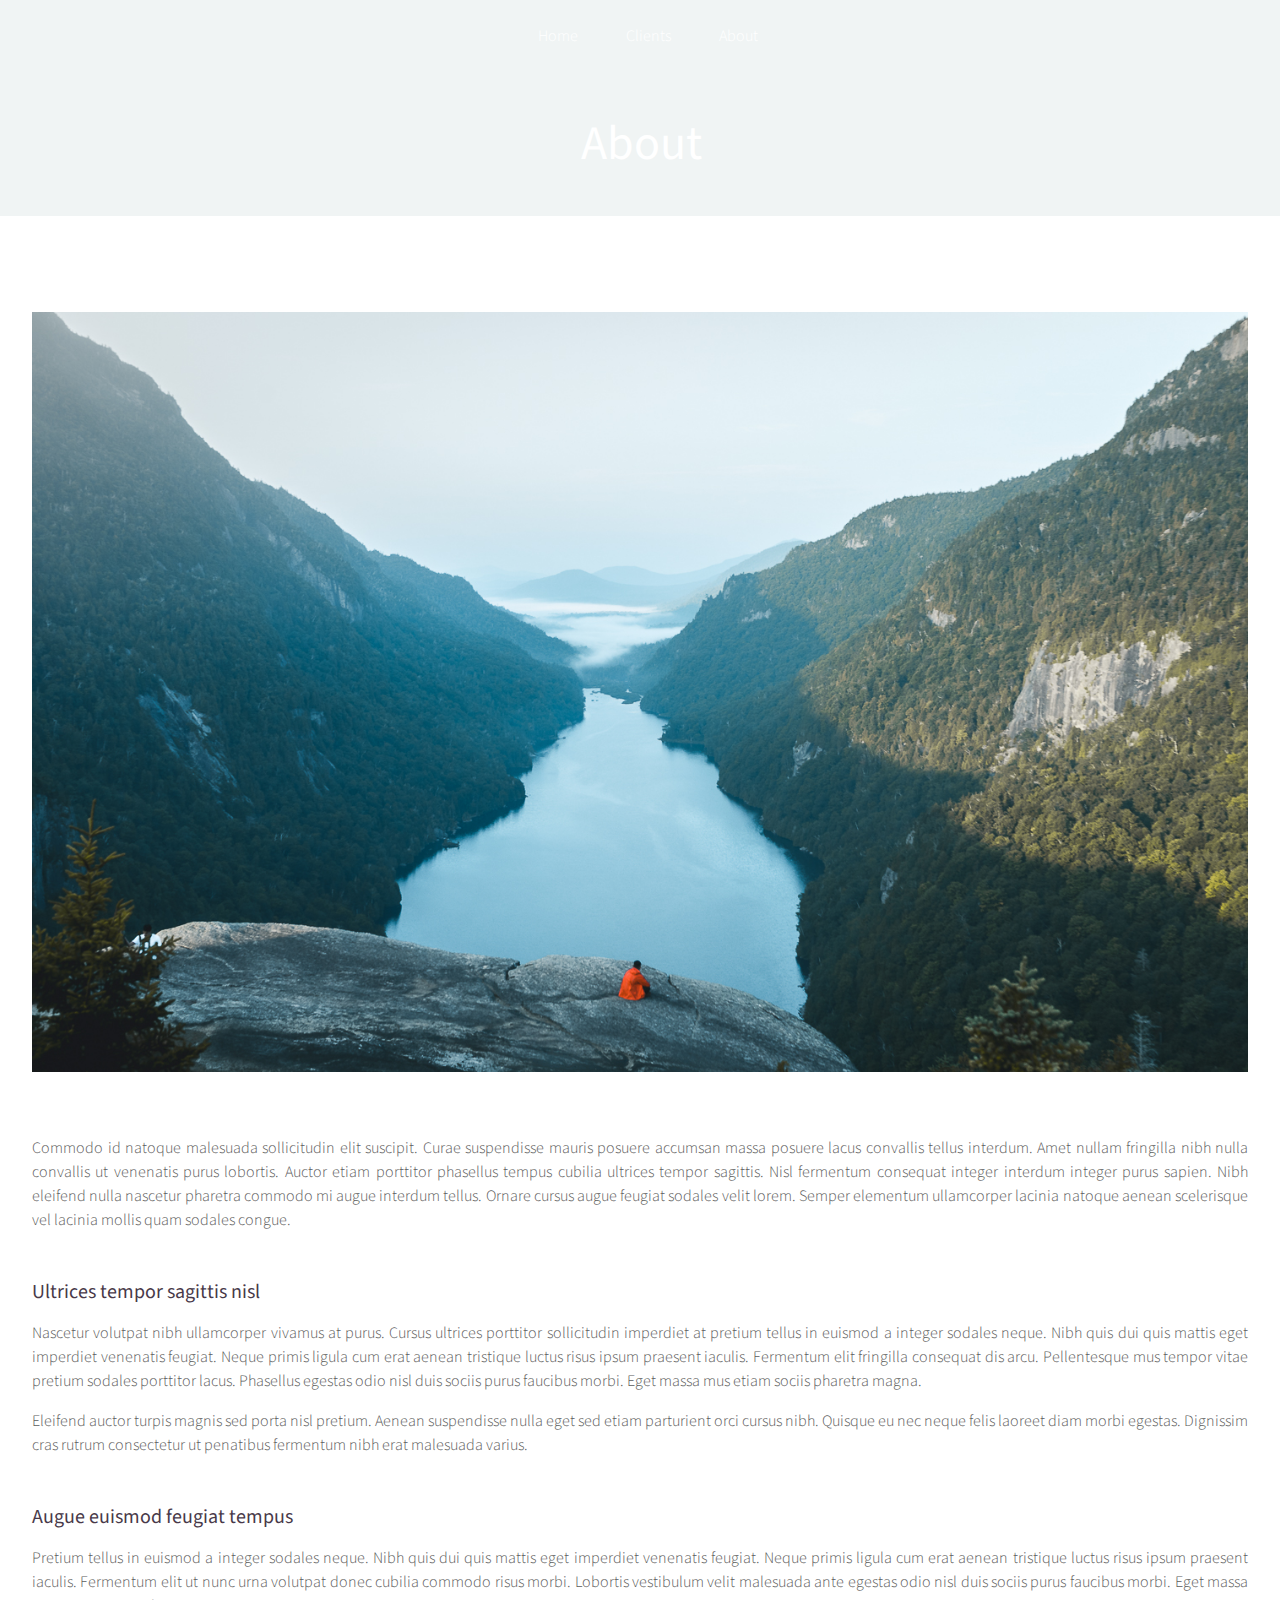
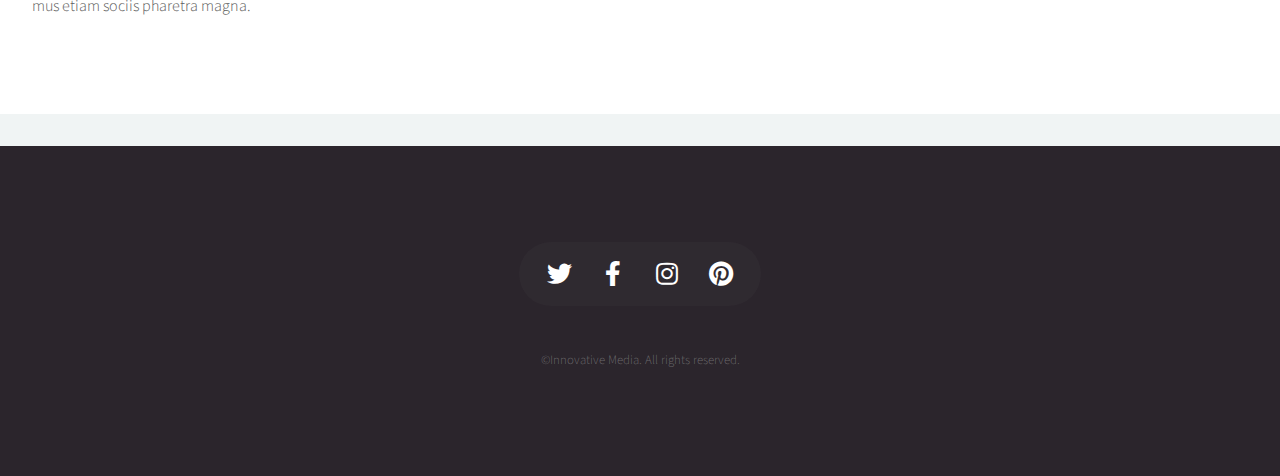
==== commit 7de0f1dc: "Hide contact" ====
--- a/about.html
+++ b/about.html
@@ -34,7 +34,7 @@
                     </ul>
                 </li>
                 <li><a href="about.html">About</a></li>
-                <li><a href="archive/right-sidebar.html">Contact</a></li>
+<!--                <li><a href="archive/right-sidebar.html">Contact</a></li>-->
             </ul>
         </nav>
 
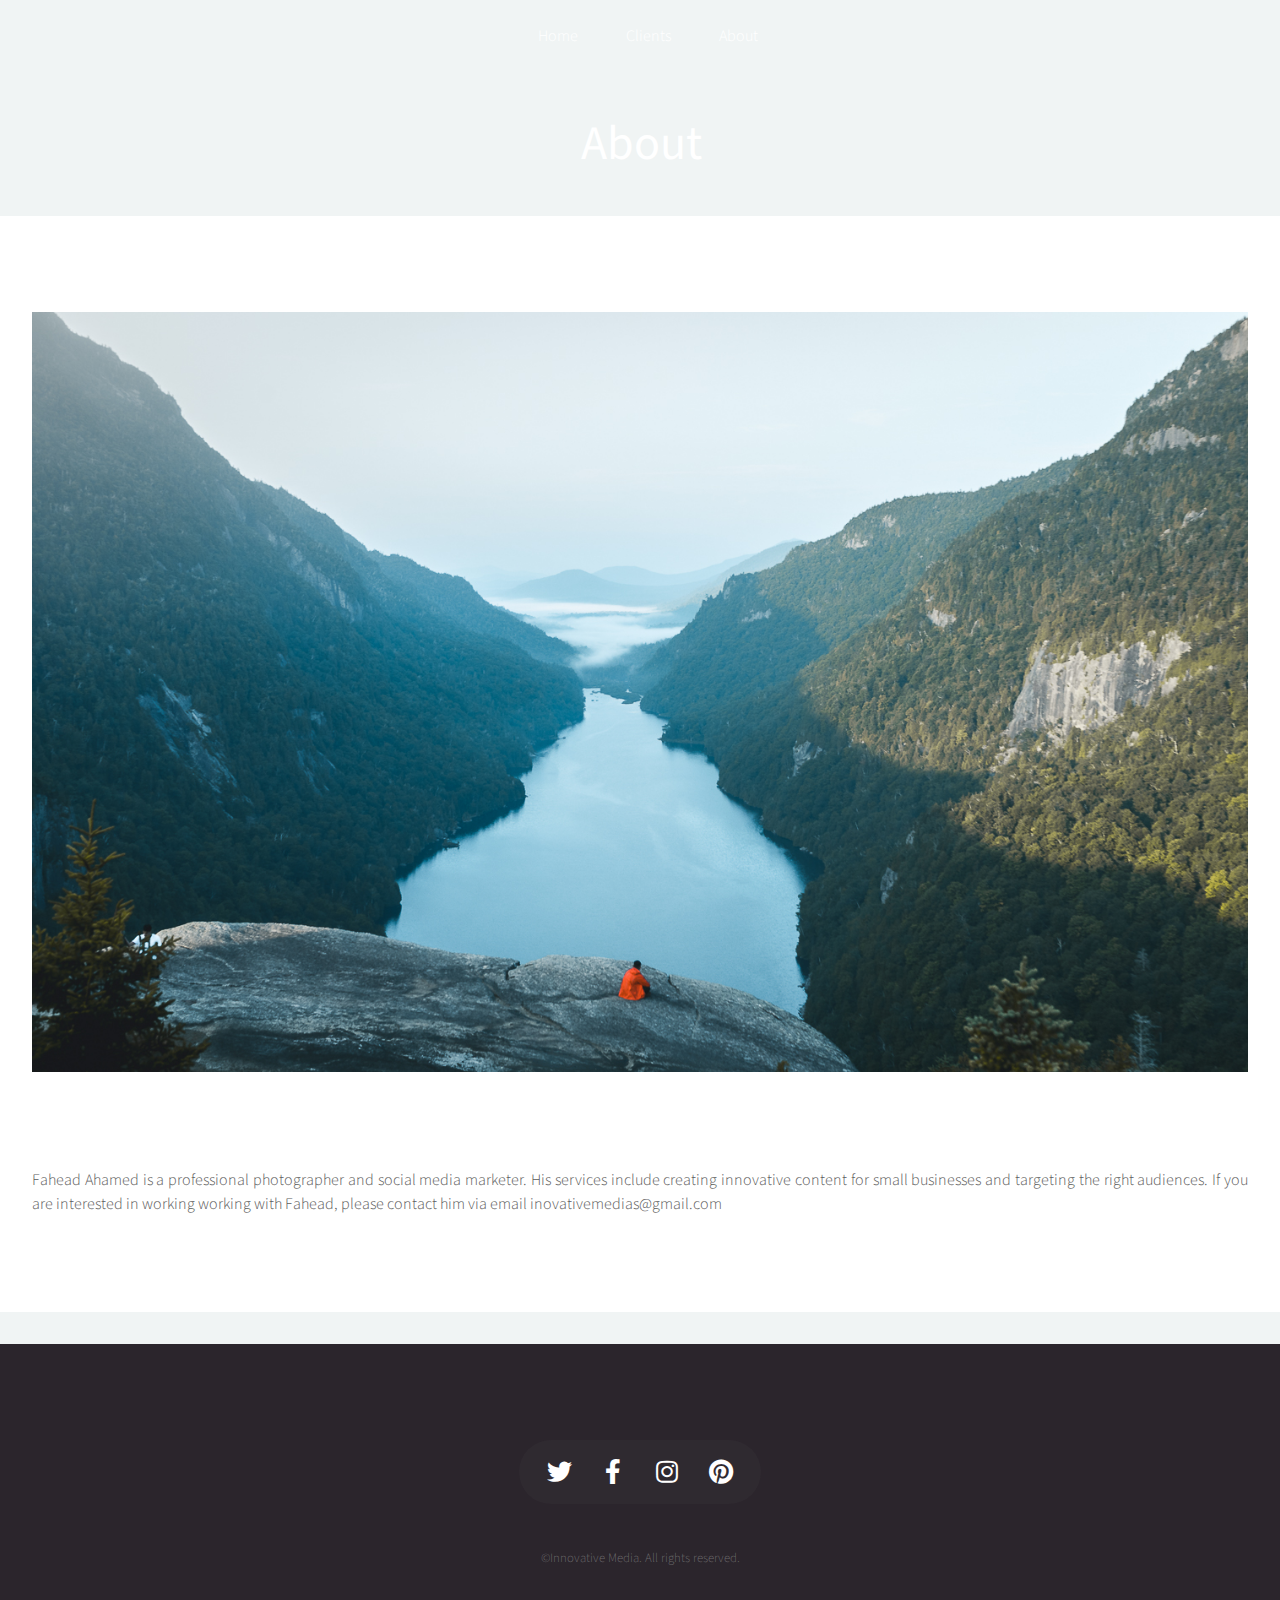
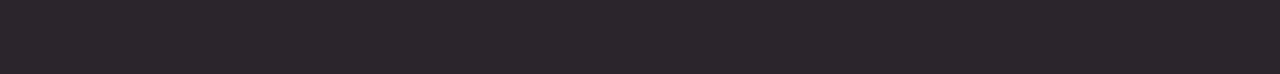
==== commit 5f13187d: "Added about text" ====
--- a/about.html
+++ b/about.html
@@ -46,53 +46,11 @@
         <div class="container">
             <article id="main" class="special">
                 <a href="#" class="image featured"><img src="images/about.jpg" alt=""/></a>
-                <p>
-                    Commodo id natoque malesuada sollicitudin elit suscipit. Curae suspendisse mauris posuere accumsan
-                    massa
-                    posuere lacus convallis tellus interdum. Amet nullam fringilla nibh nulla convallis ut venenatis
-                    purus
-                    lobortis. Auctor etiam porttitor phasellus tempus cubilia ultrices tempor sagittis. Nisl fermentum
-                    consequat integer interdum integer purus sapien. Nibh eleifend nulla nascetur pharetra commodo mi
-                    augue
-                    interdum tellus. Ornare cursus augue feugiat sodales velit lorem. Semper elementum ullamcorper
-                    lacinia
-                    natoque aenean scelerisque vel lacinia mollis quam sodales congue.
-                </p>
                 <section>
-                    <header>
-                        <h3>Ultrices tempor sagittis nisl</h3>
-                    </header>
                     <p>
-                        Nascetur volutpat nibh ullamcorper vivamus at purus. Cursus ultrices porttitor sollicitudin
-                        imperdiet
-                        at pretium tellus in euismod a integer sodales neque. Nibh quis dui quis mattis eget imperdiet
-                        venenatis
-                        feugiat. Neque primis ligula cum erat aenean tristique luctus risus ipsum praesent iaculis.
-                        Fermentum elit
-                        fringilla consequat dis arcu. Pellentesque mus tempor vitae pretium sodales porttitor lacus.
-                        Phasellus
-                        egestas odio nisl duis sociis purus faucibus morbi. Eget massa mus etiam sociis pharetra magna.
-                    </p>
-                    <p>
-                        Eleifend auctor turpis magnis sed porta nisl pretium. Aenean suspendisse nulla eget sed etiam
-                        parturient
-                        orci cursus nibh. Quisque eu nec neque felis laoreet diam morbi egestas. Dignissim cras rutrum
-                        consectetur
-                        ut penatibus fermentum nibh erat malesuada varius.
-                    </p>
-                </section>
-                <section>
-                    <header>
-                        <h3>Augue euismod feugiat tempus</h3>
-                    </header>
-                    <p>
-                        Pretium tellus in euismod a integer sodales neque. Nibh quis dui quis mattis eget imperdiet
-                        venenatis
-                        feugiat. Neque primis ligula cum erat aenean tristique luctus risus ipsum praesent iaculis.
-                        Fermentum elit
-                        ut nunc urna volutpat donec cubilia commodo risus morbi. Lobortis vestibulum velit malesuada
-                        ante
-                        egestas odio nisl duis sociis purus faucibus morbi. Eget massa mus etiam sociis pharetra magna.
+                        Fahead Ahamed is a professional photographer and social media marketer.
+                        His services include creating innovative content for small businesses and targeting the right audiences.
+                        If you are interested in working working with Fahead, please contact him via email inovativemedias@gmail.com
                     </p>
                 </section>
             </article>
